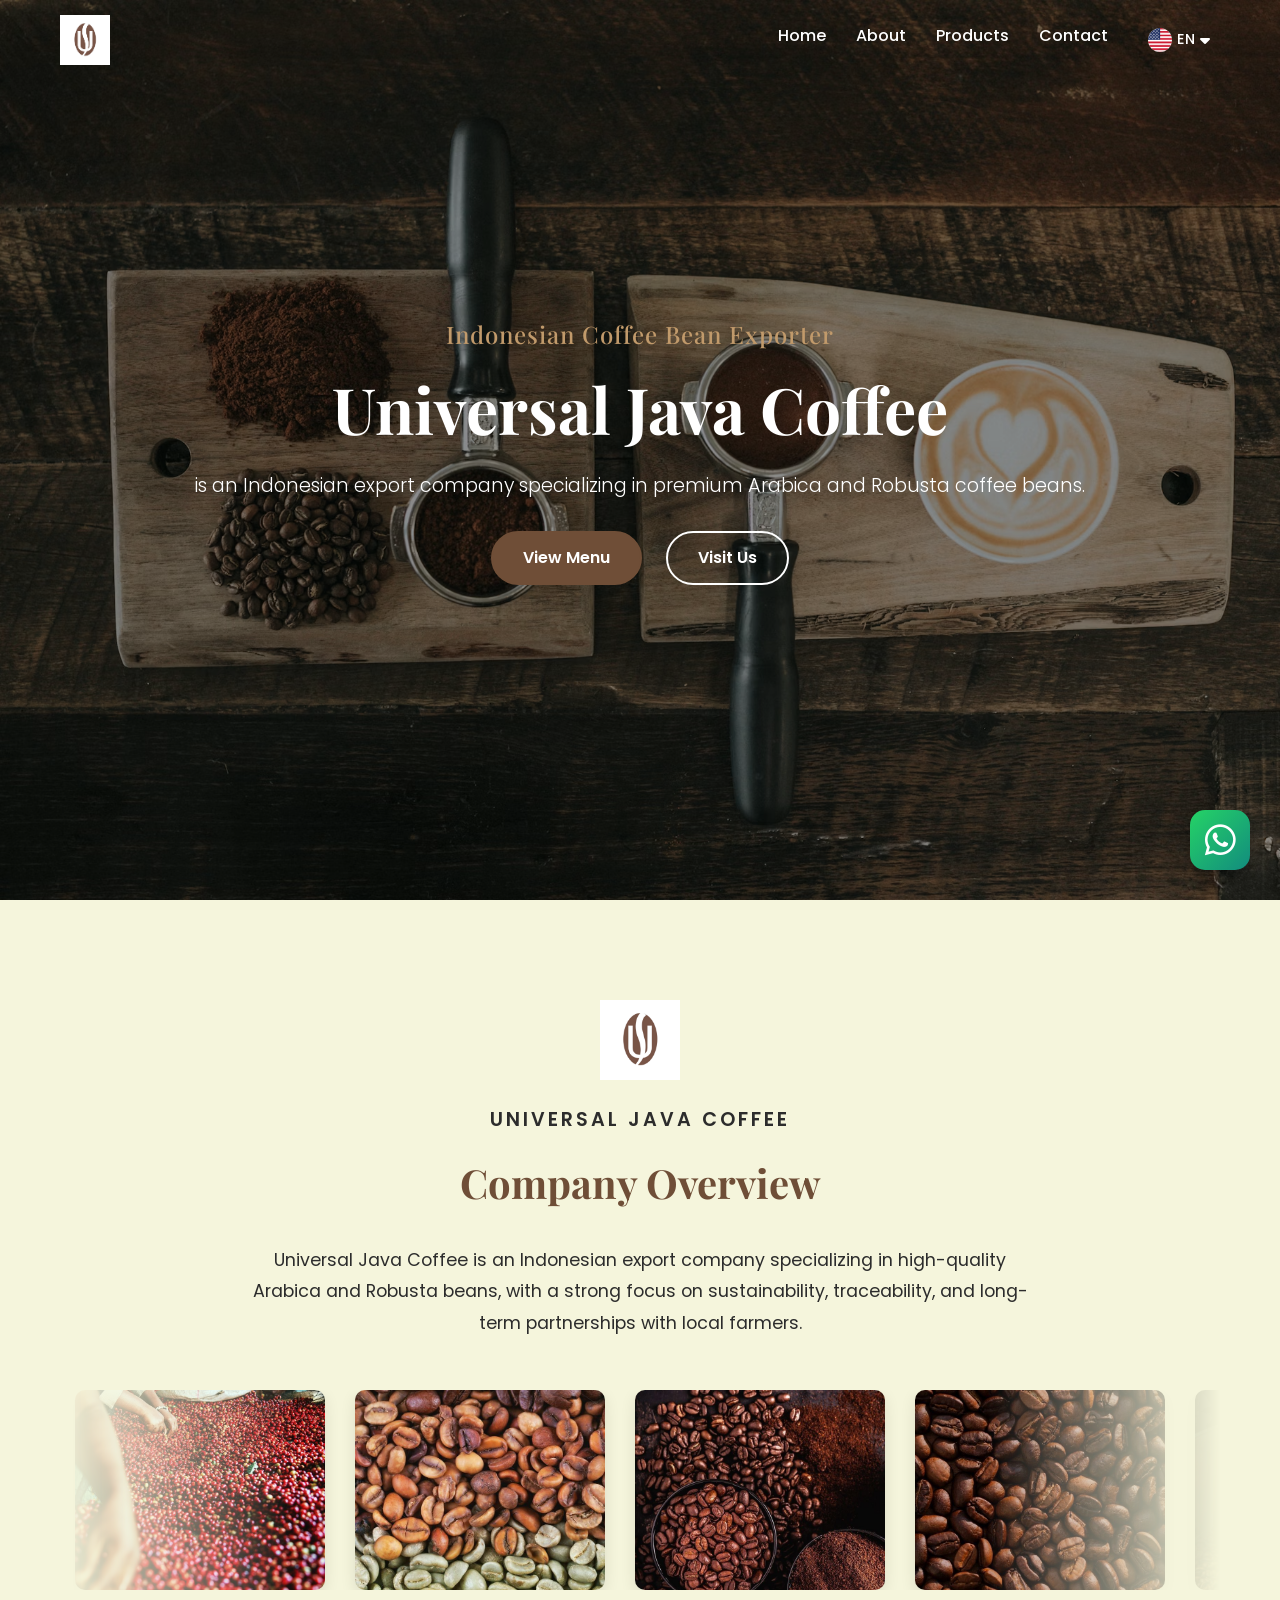
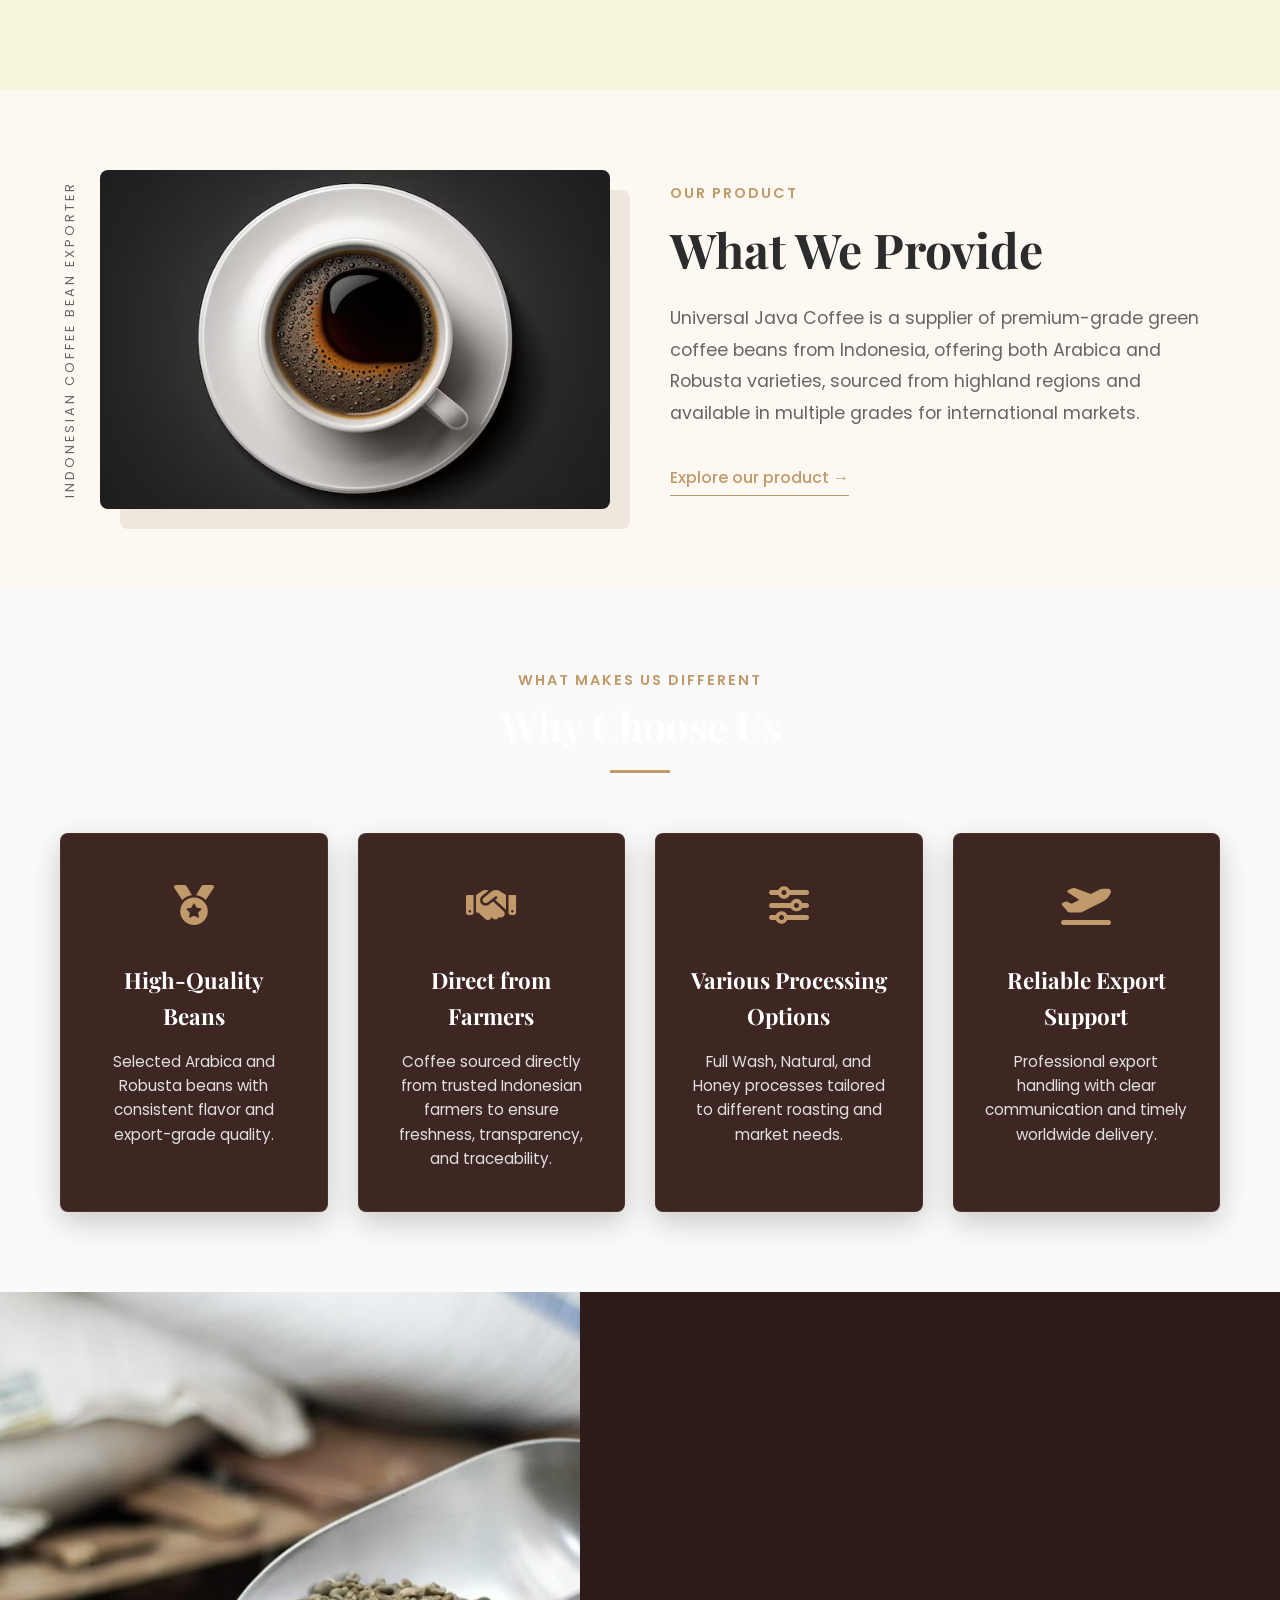
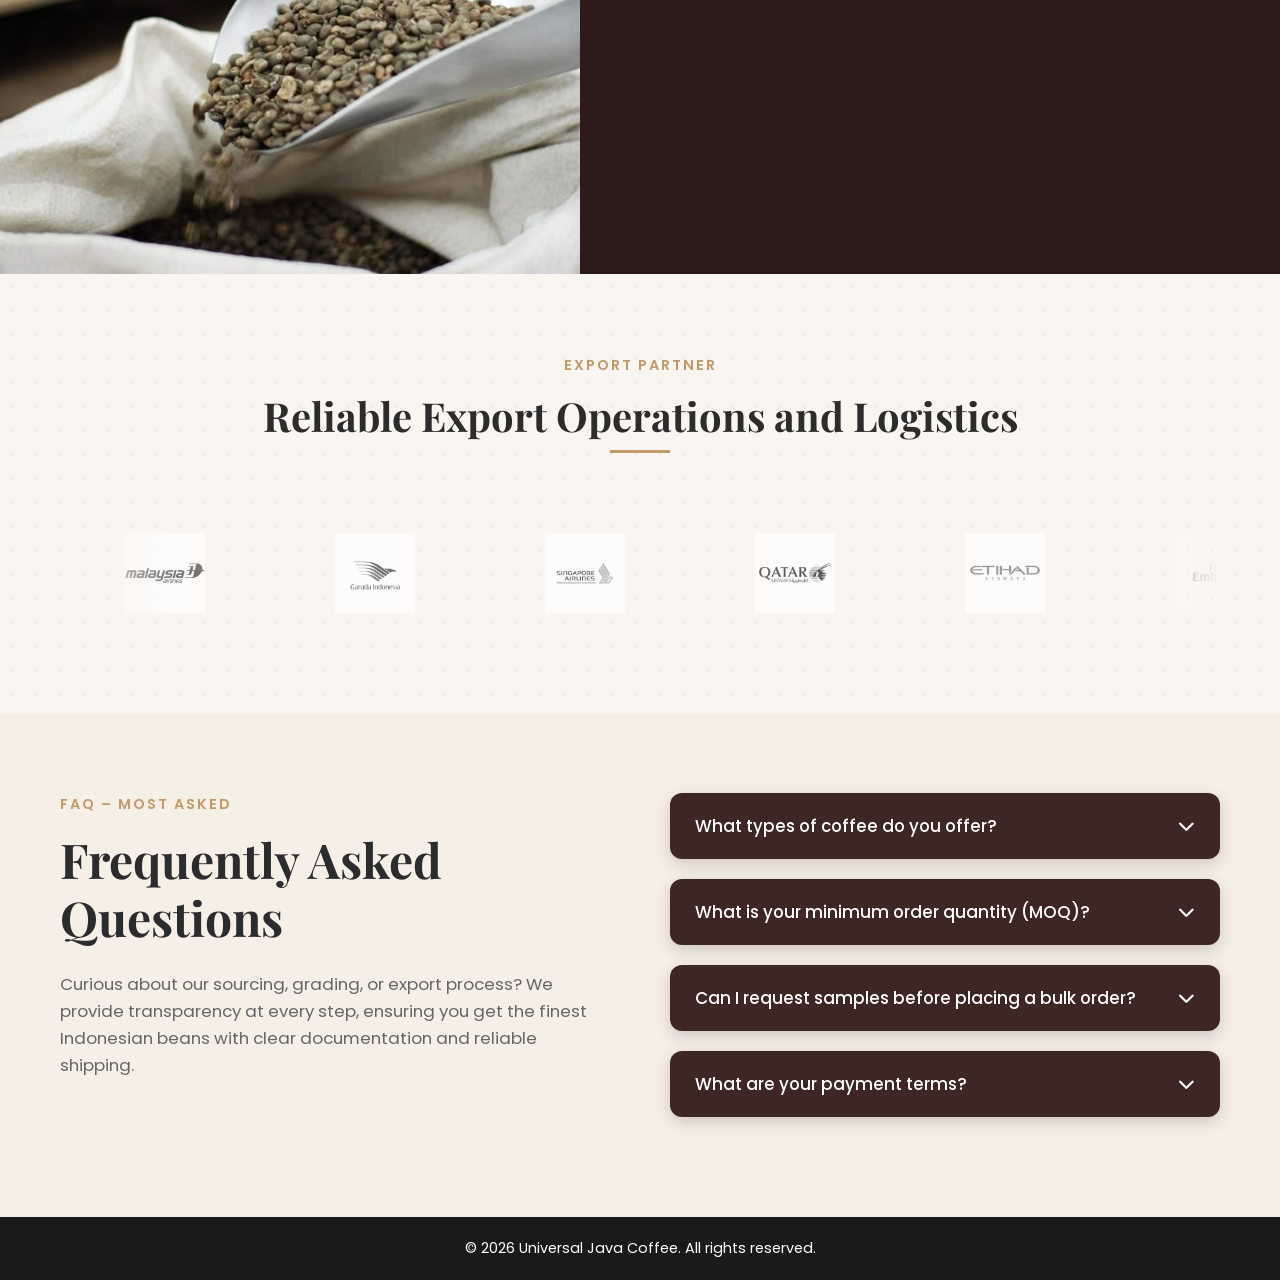
==== index.html @ 9bc9219e "Add files via upload" ====
<!DOCTYPE html>
<html lang="en">
<head>
    <meta charset="UTF-8">
    <meta name="viewport" content="width=device-width, initial-scale=1.0">
    <title>Universal Java Coffee | Premium Indonesian Coffee Exporter</title>
    <meta name="description" content="Universal Java Coffee is a trusted Indonesian exporter of premium Arabica and Robusta coffee beans. Sustainable sourcing directly from farmers to the world.">
    <meta name="keywords" content="Indonesian coffee, coffee exporter, green coffee beans, Arabica, Robusta, Gayo coffee, Toraja coffee, wholesale coffee">
    <meta name="author" content="Universal Java Coffee">
    <meta name="robots" content="index, follow">
    
    <!-- Open Graph / Facebook -->
    <meta property="og:type" content="website">
    <meta property="og:url" content="https://www.universaljavacoffee.com/">
    <meta property="og:title" content="Universal Java Coffee | Premium Indonesian Coffee Exporter">
    <meta property="og:description" content="Specializing in premium Arabica and Robusta coffee beans. Sourced from the Indonesian archipelago.">
    <meta property="og:image" content="img/overview 7.jpeg">

    <!-- Twitter -->
    <meta property="twitter:card" content="summary_large_image">
    <meta property="twitter:url" content="https://www.universaljavacoffee.com/">
    <meta property="twitter:title" content="Universal Java Coffee | Premium Indonesian Coffee Exporter">
    <meta property="twitter:description" content="Specializing in premium Arabica and Robusta coffee beans. Sourced from the Indonesian archipelago.">
    <meta property="twitter:image" content="img/overview 7.jpeg">

    <link rel="canonical" href="https://www.universaljavacoffee.com/">
    <link rel="icon" href="img/logo.png">
    
    <!-- Google Fonts -->
    <link rel="preconnect" href="https://fonts.googleapis.com">
    <link rel="preconnect" href="https://fonts.gstatic.com" crossorigin>
    <link href="https://fonts.googleapis.com/css2?family=Playfair+Display:wght@400;700&family=Poppins:wght@300;400;500;600&display=swap" rel="stylesheet">
    
    <!-- Font Awesome -->
    <link rel="stylesheet" href="https://cdnjs.cloudflare.com/ajax/libs/font-awesome/6.4.0/css/all.min.css">
    
    <!-- Custom CSS -->
    <link rel="stylesheet" href="style.css">

    <!-- Structured Data (JSON-LD) -->
    <script type="application/ld+json">
    {
      "@context": "https://schema.org",
      "@type": "Organization",
      "name": "Universal Java Coffee",
      "url": "https://www.universaljavacoffee.com",
      "logo": "https://www.universaljavacoffee.com/img/logo.png",
      "description": "Indonesian export company specializing in premium Arabica and Robusta coffee beans.",
      "contactPoint": {
        "@type": "ContactPoint",
        "telephone": "+62-895-6134-54351",
        "contactType": "sales"
      }
    }
    </script>
</head>
<body>

    <!-- Navigation -->
    <nav class="navbar">
        <div class="container nav-container">
            <a href="index.html" class="logo"><img src="img/logo.png" alt="Universal Java Coffee"></a>
            <div class="menu-toggle" id="mobile-menu">
                <span class="bar"></span>
                <span class="bar"></span>
                <span class="bar"></span>
            </div>
            <ul class="nav-menu">
                <li><a href="index.html" class="nav-link" data-i18n="nav_home">Home</a></li>
                <li><a href="about.html" class="nav-link" data-i18n="nav_about">About</a></li>
                <li><a href="products.html" class="nav-link" data-i18n="nav_products">Products</a></li>
                <li><a href="contact.html" class="nav-link" data-i18n="nav_contact">Contact</a></li>
                <li class="lang-dropdown-container">
                    <div class="current-lang-display">
                        <img src="img/usa.png" id="current-lang-flag" alt="Language">
                        <span id="current-lang-text">EN</span>
                        <i class="fa-solid fa-caret-down"></i>
                    </div>
                    <div class="lang-dropdown">
                        <div class="lang-option" onclick="changeLanguage('en')"><img src="img/usa.png"> EN</div>
                        <div class="lang-option" onclick="changeLanguage('id')"><img src="img/indonesia.png"> ID</div>
                        <div class="lang-option" onclick="changeLanguage('zh')"><img src="img/china.png"> CN</div>
                        <div class="lang-option" onclick="changeLanguage('ar')"><img src="img/arab.png"> AR</div>
                    </div>
                </li>
            </ul>
        </div>
    </nav>

    <!-- Hero Section -->
    <section id="home" class="hero">
        <div class="hero-slider">
            <!-- Slides will be handled by JS, but here are the images -->
            <div class="slide active" style="background-image: url('img/background1.avif');"></div>
            <div class="slide" style="background-image: url('img/background2.avif');"></div>
            <div class="slide" style="background-image: url('img/background3.avif');"></div>
        </div>
        <div class="hero-overlay"></div>
        <div class="hero-content container">
            <h3 class="animate-text" data-i18n="hero_pretitle">Indonesian Coffee Bean Exporter</h3>
            <h1 class="animate-text delay-1" data-i18n="hero_title">Universal Java Coffee</h1>
            <p class="animate-text delay-2" data-i18n="hero_subtitle">is an Indonesian export company specializing in premium Arabica and Robusta coffee beans.</p>
            <div class="cta-group animate-text delay-4">
                <a href="products.html" class="btn btn-primary" data-i18n="btn_menu">View Menu</a>
                <a href="contact.html" class="btn btn-outline" data-i18n="btn_visit">Visit Us</a>
            </div>
        </div>
    </section>

    <!-- Company Overview Section -->
    <section id="company-overview">
        <div class="container">
            <div class="overview-content">
                <img src="img/logo.png" alt="Universal Java Coffee" class="overview-logo">
                <h2 class="overview-brand">Universal Java Coffee</h2>
                <h3 class="overview-title" data-i18n="hero_overview_title">Company Overview</h3>
                <p class="company-description" data-i18n="hero_desc">
                    Universal Java Coffee is an Indonesian export company specializing in high-quality Arabica and Robusta beans, with a strong focus on sustainability, traceability, and long-term partnerships with local farmers.
                </p>
            </div>
            
            <div class="photo-slider">
                <div class="slider-track">
                    <div class="slide-img"><img src="img/overview 1.jpeg"></div>
                    <div class="slide-img"><img src="img/overview 2.jpeg"></div>
                    <div class="slide-img"><img src="img/overview 3.jpeg"></div>
                    <div class="slide-img"><img src="img/overview 4.jpeg"></div>
                    <div class="slide-img"><img src="img/overview 5.jpeg"></div>
                    <div class="slide-img"><img src="img/overview 6.jpeg"></div>
                    <div class="slide-img"><img src="img/overview 7.jpeg"></div>
                    <!-- Duplicates for infinite scroll -->
                    <div class="slide-img"><img src="img/overview 1.jpeg"></div>
                    <div class="slide-img"><img src="img/overview 2.jpeg"></div>
                    <div class="slide-img"><img src="img/overview 3.jpeg"></div>
                    <div class="slide-img"><img src="img/overview 4.jpeg"></div>
                    <div class="slide-img"><img src="img/overview 5.jpeg"></div>
                    <div class="slide-img"><img src="img/overview 6.jpeg"></div>
                    <div class="slide-img"><img src="img/overview 7.jpeg"></div>
                </div>
            </div>
        </div>
    </section>

    <!-- Our Product Section -->
    <section id="our-product" class="section-padding">
        <div class="container product-overview-container">
            <div class="product-visual scroll-reveal">
                <div class="vertical-text" data-i18n="provide_vertical">INDONESIAN COFFEE BEAN EXPORTER</div>
                <div class="image-wrapper">
                    <img src="img/blend coffee.avif" alt="Premium Coffee Beans and Cup">
                </div>
            </div>
            <div class="product-content scroll-reveal">
                <h4 class="section-subtitle" data-i18n="prod_subtitle">OUR PRODUCT</h4>
                <h2 class="section-title" data-i18n="provide_title">What We Provide</h2>
                <p class="product-desc" data-i18n="provide_desc">Universal Java Coffee is a supplier of premium-grade green coffee beans from Indonesia, offering both Arabica and Robusta varieties, sourced from highland regions and available in multiple grades for international markets.</p>
                <a href="products.html" class="btn-explore" data-i18n="btn_explore">Explore our product &rarr;</a>
            </div>
        </div>
    </section>

    <!-- Why Choose Us Section -->
    <section id="why-choose-us" class="section-padding">
        <div class="container">
            <div class="section-header center-header scroll-reveal">
                <h4 class="section-subtitle" data-i18n="diff_subtitle">WHAT MAKES US DIFFERENT</h4>
                <h2 class="section-title" data-i18n="diff_title">Why Choose Us</h2>
                <div class="line"></div>
            </div>
            <div class="features-grid">
                <div class="feature-card scroll-reveal">
                    <div class="feature-icon"><i class="fa-solid fa-medal"></i></div>
                    <h3 data-i18n="diff_1_title">High-Quality Beans</h3>
                    <p data-i18n="diff_1_desc">Selected Arabica and Robusta beans with consistent flavor and export-grade quality.</p>
                </div>
                <div class="feature-card scroll-reveal">
                    <div class="feature-icon"><i class="fa-solid fa-handshake"></i></div>
                    <h3 data-i18n="diff_2_title">Direct from Farmers</h3>
                    <p data-i18n="diff_2_desc">Coffee sourced directly from trusted Indonesian farmers to ensure freshness, transparency, and traceability.</p>
                </div>
                <div class="feature-card scroll-reveal">
                    <div class="feature-icon"><i class="fa-solid fa-sliders"></i></div>
                    <h3 data-i18n="diff_3_title">Various Processing Options</h3>
                    <p data-i18n="diff_3_desc">Full Wash, Natural, and Honey processes tailored to different roasting and market needs.</p>
                </div>
                <div class="feature-card scroll-reveal">
                    <div class="feature-icon"><i class="fa-solid fa-plane-departure"></i></div>
                    <h3 data-i18n="diff_4_title">Reliable Export Support</h3>
                    <p data-i18n="diff_4_desc">Professional export handling with clear communication and timely worldwide delivery.</p>
                </div>
            </div>
        </div>
    </section>

    <!-- Export Worldwide Section -->
    <section id="export-worldwide">
        <div class="export-visual">
            <div class="export-slider">
                <div class="export-slide active" style="background-image: url('img/overview 7.jpeg');"></div>
                <div class="export-slide" style="background-image: url('img/overview 3.jpeg');"></div>
                <div class="export-slide" style="background-image: url('img/overview 5.jpeg');"></div>
            </div>
        </div>
        <div class="export-content">
            <div class="content-wrapper scroll-reveal">
                <div class="label-group">
                    <i class="fa-solid fa-globe"></i>
                    <span class="section-label" data-i18n="export_label">EXPORT WORLDWIDE</span>
                </div>
                <h2 class="section-title" data-i18n="export_title">Exporting the Essence of Indonesian Coffee Worldwide</h2>
                <div class="line align-left"></div>
                <p class="section-desc" data-i18n="export_desc">Universal Java Coffee is a trusted Indonesian coffee exporter with strong logistics expertise, consistent quality, and long-term international trade partnerships.</p>
                <a href="contact.html" class="btn-explore light-btn" data-i18n="btn_contact">Contact us &rarr;</a>
            </div>
        </div>
    </section>

    <!-- Export Partners Section -->
    <section id="export-partners" class="section-padding">
        <div class="container">
            <div class="section-header center-header scroll-reveal">
                <h4 class="section-subtitle" data-i18n="partner_subtitle">EXPORT PARTNER</h4>
                <h2 class="section-title" data-i18n="partner_title">Reliable Export Operations and Logistics</h2>
                <div class="line"></div>
            </div>
            
            <div class="partner-slider-container scroll-reveal">
                <div class="partner-track">
                    <!-- Original Set -->
                    <div class="partner-logo"><img src="img/export1.png" alt="Malaysia Airlines"></div>
                    <div class="partner-logo"><img src="img/export2.png" alt="Garuda Indonesia"></div>
                    <div class="partner-logo"><img src="img/export3.png" alt="Singapore Airlines"></div>
                    <div class="partner-logo"><img src="img/export4.png" alt="Qatar Airways"></div>
                    <div class="partner-logo"><img src="img/export5.png" alt="Etihad Airways"></div>
                    <div class="partner-logo"><img src="img/export6.png" alt="Emirates"></div>
                    <div class="partner-logo"><img src="img/export7.png" alt="Turkish Airlines"></div>
                    <div class="partner-logo"><img src="img/export8.png" alt="COSCO Shipping"></div>
                    <div class="partner-logo"><img src="img/export9.png" alt="Evergreen"></div>
                    <div class="partner-logo"><img src="img/export10.png" alt="TEMAS Line"></div>
                    <div class="partner-logo"><img src="img/export11.png" alt="Maersk"></div>
                    <div class="partner-logo"><img src="img/export12.png" alt="MSC"></div>
                    <div class="partner-logo"><img src="img/export13.png" alt="Hapag-Lloyd"></div>
                    <div class="partner-logo"><img src="img/export14.png" alt="DHL"></div>
                    <div class="partner-logo"><img src="img/export15.png" alt="Komite Akreditasi Nasional"></div>
                    <div class="partner-logo"><img src="img/export16.png" alt="Sucofindo"></div>
                    <div class="partner-logo"><img src="img/export17.png" alt="Beckjorindo Paryaweksana"></div>
                    
                    <!-- Duplicate Set for Infinite Loop -->
                    <div class="partner-logo"><img src="img/export1.png" alt="Malaysia Airlines"></div>
                    <div class="partner-logo"><img src="img/export2.png" alt="Garuda Indonesia"></div>
                    <div class="partner-logo"><img src="img/export3.png" alt="Singapore Airlines"></div>
                    <div class="partner-logo"><img src="img/export4.png" alt="Qatar Airways"></div>
                    <div class="partner-logo"><img src="img/export5.png" alt="Etihad Airways"></div>
                    <div class="partner-logo"><img src="img/export6.png" alt="Emirates"></div>
                    <div class="partner-logo"><img src="img/export7.png" alt="Turkish Airlines"></div>
                    <div class="partner-logo"><img src="img/export8.png" alt="COSCO Shipping"></div>
                    <div class="partner-logo"><img src="img/export9.png" alt="Evergreen"></div>
                    <div class="partner-logo"><img src="img/export10.png" alt="TEMAS Line"></div>
                    <div class="partner-logo"><img src="img/export11.png" alt="Maersk"></div>
                    <div class="partner-logo"><img src="img/export12.png" alt="MSC"></div>
                    <div class="partner-logo"><img src="img/export13.png" alt="Hapag-Lloyd"></div>
                    <div class="partner-logo"><img src="img/export14.png" alt="DHL"></div>
                    <div class="partner-logo"><img src="img/export15.png" alt="Komite Akreditasi Nasional"></div>
                    <div class="partner-logo"><img src="img/export16.png" alt="Sucofindo"></div>
                    <div class="partner-logo"><img src="img/export17.png" alt="Beckjorindo Paryaweksana"></div>
                </div>
            </div>
        </div>
    </section>

    <!-- FAQ Section -->
    <section id="faq" class="section-padding bg-warm">
        <div class="container faq-container">
            <div class="faq-content scroll-reveal">
                <h4 class="section-subtitle" data-i18n="faq_subtitle">FAQ – MOST ASKED</h4>
                <h2 class="section-title" data-i18n="faq_title">Frequently Asked Questions</h2>
                <p class="faq-desc" data-i18n="faq_desc">
                    Curious about our sourcing, grading, or export process? We provide transparency at every step, ensuring you get the finest Indonesian beans with clear documentation and reliable shipping.
                </p>
            </div>
            
            <div class="faq-accordion scroll-reveal">
                <div class="faq-item">
                    <button class="faq-question">
                        <span data-i18n="faq_q1">What types of coffee do you offer?</span>
                        <i class="fa-solid fa-chevron-down"></i>
                    </button>
                    <div class="faq-answer">
                        <p data-i18n="faq_a1">We specialize in premium Indonesian Arabica (Gayo, Toraja, Kintamani) and Robusta beans. We supply them as Green Beans, Roasted Beans, or Ground Coffee, available in various grades including Specialty, Grade 1, and Commercial.</p>
                    </div>
                </div>
                <div class="faq-item">
                    <button class="faq-question">
                        <span data-i18n="faq_q2">What is your minimum order quantity (MOQ)?</span>
                        <i class="fa-solid fa-chevron-down"></i>
                    </button>
                    <div class="faq-answer">
                        <p data-i18n="faq_a2">For Green Coffee Beans, our standard MOQ is 1,000 kg (1 Metric Ton). For Roasted or Ground Coffee, we are flexible and can discuss smaller quantities for trial orders or specific market testing.</p>
                    </div>
                </div>
                <div class="faq-item">
                    <button class="faq-question">
                        <span data-i18n="faq_q3">Can I request samples before placing a bulk order?</span>
                        <i class="fa-solid fa-chevron-down"></i>
                    </button>
                    <div class="faq-answer">
                        <p data-i18n="faq_a3">Yes, absolutely. We strongly encourage cupping our beans. We provide samples (typically 200g-500g) for quality verification. While the samples are often free, shipping costs are usually covered by the client.</p>
                    </div>
                </div>
                <div class="faq-item">
                    <button class="faq-question">
                        <span data-i18n="faq_q4">What are your payment terms?</span>
                        <i class="fa-solid fa-chevron-down"></i>
                    </button>
                    <div class="faq-answer">
                        <p data-i18n="faq_a4">Our standard terms are T/T (Telegraphic Transfer) with a 50% down payment to start processing and the balance upon Bill of Lading issuance. For large volume contracts, we also accept Irrevocable L/C (Letter of Credit) at sight.</p>
                    </div>
                </div>
            </div>
        </div>
    </section>

    <!-- Footer -->
    <footer>
        <div class="container">
            <p data-i18n="footer_text">&copy; 2026 Universal Java Coffee. All rights reserved.</p>
        </div>
    </footer>

    <!-- Floating WhatsApp Button -->
    <a href="https://wa.me/+62895613454351" class="whatsapp-float" target="_blank">
        <i class="fa-brands fa-whatsapp"></i>
    </a>

    <script src="script.js"></script>

</body>
</html>
---- style.css ----
/* --- Variables & Reset --- */
:root {
    --primary-color: #6F4E37; /* Coffee Brown */
    --secondary-color: #C19A6B; /* Light Brown */
    --cream: #F5F5DC;
    --bg-light: #FAFAFA;
    --text-dark: #2C2C2C;
    --text-light: #666666;
    --white: #FFFFFF;
    --font-heading: 'Playfair Display', serif;
    --font-body: 'Poppins', sans-serif;
    --transition: all 0.3s ease;
}

* {
    margin: 0;
    padding: 0;
    box-sizing: border-box;
}

html {
    scroll-behavior: smooth;
}

body {
    font-family: var(--font-body);
    color: var(--text-dark);
    line-height: 1.6;
    background-color: var(--bg-light);
    overflow-x: hidden;
}

h1, h2, h3, h4 {
    font-family: var(--font-heading);
    color: var(--text-dark);
}

a {
    text-decoration: none;
    color: inherit;
}

ul {
    list-style: none;
}

img {
    max-width: 100%;
    display: block;
}

.container {
    max-width: 1200px;
    margin: 0 auto;
    padding: 0 20px;
}

.section-padding {
    padding: 80px 0;
}

.bg-cream {
    background-color: var(--cream);
}

/* --- Navigation --- */
.navbar {
    position: fixed;
    top: 0;
    width: 100%;
    background: transparent;
    z-index: 1000;
    padding: 15px 0;
    transition: var(--transition);
    color: var(--white);
}

.solid-nav {
    background: rgba(255, 255, 255, 0.95);
    box-shadow: 0 2px 10px rgba(236, 236, 236, 0.1);
    color: var(--text-dark);
}

.nav-container {
    display: flex;
    justify-content: space-between;
    align-items: center;
}

.logo {
    display: flex;
    align-items: center;
}

.logo img {
    height: 50px;
    width: auto;
}

.nav-menu {
    display: flex;
    gap: 30px;
}

.nav-link {
    font-weight: 500;
    font-size: 1rem;
    transition: var(--transition);
}

.nav-link:hover {
    color: var(--primary-color);
}

.menu-toggle {
    display: none;
    cursor: pointer;
}

.bar {
    display: block;
    width: 25px;
    height: 3px;
    margin: 5px auto;
    background-color: currentColor;
    transition: var(--transition);
}

/* --- Language Selector --- */
.lang-dropdown-container {
    position: relative;
    cursor: pointer;
    display: flex;
    align-items: center;
}

.current-lang-display {
    display: flex;
    align-items: center;
    gap: 5px;
    padding: 5px 10px;
    border-radius: 20px;
    transition: var(--transition);
}

.current-lang-display:hover {
    background-color: rgba(255, 255, 255, 0.1);
}

.solid-nav .current-lang-display:hover {
    background-color: rgba(0, 0, 0, 0.05);
}

.current-lang-display img {
    width: 24px;
    height: 24px;
    border-radius: 50%;
    object-fit: cover;
}

#current-lang-text {
    font-weight: 500;
    font-size: 0.9rem;
}

.lang-dropdown {
    position: absolute;
    top: 100%;
    right: 0;
    background-color: var(--white);
    border-radius: 8px;
    box-shadow: 0 5px 15px rgba(0,0,0,0.1);
    padding: 10px 0;
    min-width: 120px;
    opacity: 0;
    visibility: hidden;
    transform: translateY(10px);
    transition: var(--transition);
    z-index: 1100;
}

.lang-dropdown-container:hover .lang-dropdown {
    opacity: 1;
    visibility: visible;
    transform: translateY(0);
}

.lang-option {
    display: flex;
    align-items: center;
    gap: 10px;
    padding: 8px 15px;
    color: var(--text-dark);
    transition: var(--transition);
    font-size: 0.9rem;
}

.lang-option:hover {
    background-color: var(--bg-light);
    color: var(--primary-color);
}

.lang-option img {
    width: 20px;
    height: 20px;
    border-radius: 50%;
    object-fit: cover;
}

/* --- Hero Section --- */
.hero {
    position: relative;
    height: 100vh;
    display: flex;
    align-items: center;
    justify-content: center;
    text-align: center;
    color: var(--white);
    overflow: hidden;
}

.hero-slider {
    position: absolute;
    top: 0;
    left: 0;
    width: 100%;
    height: 100%;
    z-index: -2;
}

.slide {
    position: absolute;
    top: 0;
    left: 0;
    width: 100%;
    height: 100%;
    background-size: cover;
    background-position: center;
    opacity: 0;
    transition: opacity 1s ease-in-out;
}

.slide.active {
    opacity: 1;
}

.hero-overlay {
    position: absolute;
    top: 0;
    left: 0;
    width: 100%;
    height: 100%;
    background: rgba(0, 0, 0, 0.4);
    z-index: -1;
}

.hero-content h3 {
    font-size: 1.5rem;
    font-weight: 500;
    color: var(--secondary-color);
    margin-bottom: 5px;
    letter-spacing: 1px;
}

.hero-content h1 {
    font-size: 4rem;
    color: var(--white);
    margin-bottom: 10px;
}

.hero-content p {
    font-size: 1.2rem;
    margin-bottom: 30px;
    font-weight: 300;
}

/* Buttons */
.btn {
    display: inline-block;
    padding: 12px 30px;
    border-radius: 30px;
    font-weight: 600;
    transition: var(--transition);
    margin: 0 10px;
}

.btn-primary {
    background-color: var(--primary-color);
    color: var(--white);
    border: 2px solid var(--primary-color);
}

.btn-primary:hover {
    background-color: transparent;
    color: var(--white);
}

.btn-outline {
    background-color: transparent;
    color: var(--white);
    border: 2px solid var(--white);
}

.btn-outline:hover {
    background-color: var(--white);
    color: var(--primary-color);
}

/* --- About Section --- */
.section-header {
    text-align: center;
    margin-bottom: 60px;
}

.section-header h2 {
    font-size: 2.5rem;
    margin-bottom: 10px;
}

.line {
    width: 60px;
    height: 3px;
    background-color: var(--secondary-color);
    margin: 0 auto;
}

.about-grid {
    display: grid;
    grid-template-columns: 1fr 1fr;
    gap: 50px;
    align-items: center;
}

.philosophy {
    margin-top: 30px;
    background: var(--white);
    padding: 20px;
    border-left: 4px solid var(--primary-color);
    box-shadow: 0 5px 15px rgba(0,0,0,0.05);
}

.philosophy ul li {
    margin-bottom: 10px;
}

.philosophy i {
    color: var(--primary-color);
    margin-right: 10px;
}

/* Founder Card */
.founder-card {
    background: var(--white);
    padding: 20px;
    text-align: center;
    box-shadow: 0 10px 30px rgba(0,0,0,0.1);
    border-radius: 8px;
    transition: var(--transition);
}

.founder-img-wrapper {
    overflow: hidden;
    border-radius: 50%;
    width: 200px;
    height: 200px;
    margin: 0 auto 20px;
}

.founder-img {
    width: 100%;
    height: 100%;
    object-fit: cover;
    filter: grayscale(100%);
    transition: transform 0.5s ease, filter 0.5s ease;
}

.founder-card:hover .founder-img {
    filter: grayscale(0%);
    transform: scale(1.1);
}

.founder-info h4 {
    font-size: 1.5rem;
    margin-bottom: 5px;
}

.role {
    color: var(--secondary-color);
    font-weight: 600;
    font-size: 0.9rem;
    margin-bottom: 15px;
}

.bio {
    font-size: 0.95rem;
    font-style: italic;
    color: var(--text-light);
}

/* --- Products Section --- */
.products-grid {
    display: grid;
    grid-template-columns: repeat(auto-fit, minmax(250px, 1fr));
    gap: 30px;
}

.product-card {
    background: var(--white);
    border-radius: 10px;
    overflow: hidden;
    box-shadow: 0 5px 15px rgba(0,0,0,0.05);
    transition: var(--transition);
    cursor: pointer;
}

.product-card:hover {
    transform: translateY(-10px);
    box-shadow: 0 15px 30px rgba(0,0,0,0.15);
}

.card-img {
    height: 250px;
    overflow: hidden;
}

.card-img img {
    width: 100%;
    height: 100%;
    object-fit: cover;
    transition: transform 0.5s ease;
}

.product-card:hover .card-img img {
    transform: scale(1.1);
}

.card-body {
    padding: 20px;
    text-align: center;
}

.card-body h3 {
    margin-bottom: 10px;
    font-size: 1.2rem;
}

.btn-link {
    background: none;
    border: none;
    color: var(--primary-color);
    font-weight: 600;
    cursor: pointer;
    border-bottom: 1px solid transparent;
    transition: var(--transition);
}

.btn-link:hover {
    border-bottom: 1px solid var(--primary-color);
}

/* --- Contact Section --- */
.contact-wrapper {
    display: flex;
    flex-wrap: wrap;
    gap: 40px;
}

.contact-info {
    flex: 1;
    min-width: 300px;
}

.info-item {
    display: flex;
    align-items: flex-start;
    margin-bottom: 30px;
}

.info-item i {
    font-size: 1.5rem;
    color: var(--primary-color);
    margin-right: 20px;
    margin-top: 5px;
}

.social-link {
    color: var(--text-light);
    transition: var(--transition);
}

.social-link:hover {
    color: var(--primary-color);
}

.map-container {
    flex: 1;
    min-width: 300px;
    border-radius: 10px;
    overflow: hidden;
    box-shadow: 0 5px 15px rgba(0,0,0,0.1);
}

/* --- Mission Section --- */
.mission-section {
    background-color: #F9F5F0;
    position: relative;
    overflow: hidden;
}

.mission-section::before {
    content: '';
    position: absolute;
    top: 0;
    left: 0;
    width: 100%;
    height: 100%;
    background-image: radial-gradient(#6F4E37 1px, transparent 1px);
    background-size: 20px 20px;
    opacity: 0.05;
    pointer-events: none;
}

.mission-grid {
    display: grid;
    grid-template-columns: repeat(auto-fit, minmax(250px, 1fr));
    gap: 30px;
}

.mission-card {
    background: var(--white);
    padding: 30px;
    border-radius: 12px;
    text-align: center;
    box-shadow: 0 5px 20px rgba(0,0,0,0.05);
    transition: var(--transition);
    border: 1px solid rgba(111, 78, 55, 0.1);
}

.mission-card:hover {
    transform: translateY(-10px);
    box-shadow: 0 15px 30px rgba(0,0,0,0.1);
    border-color: var(--primary-color);
}

.mission-icon {
    width: 70px;
    height: 70px;
    background-color: #F9F5F0;
    border-radius: 50%;
    display: flex;
    align-items: center;
    justify-content: center;
    margin: 0 auto 20px;
    color: var(--primary-color);
    font-size: 1.8rem;
    transition: var(--transition);
}

.mission-card:hover .mission-icon {
    background-color: var(--primary-color);
    color: var(--white);
}

.mission-card h4 {
    font-size: 1.2rem;
    margin-bottom: 15px;
    color: var(--text-dark);
}

.mission-card p {
    font-size: 0.9rem;
    color: var(--text-light);
    line-height: 1.6;
}

/* --- Vision Section --- */
.vision-section {
    background-image: url('img/background2.avif');
    background-attachment: fixed;
    background-size: cover;
    background-position: center;
    position: relative;
}

.vision-section::after {
    content: '';
    position: absolute;
    top: 0;
    left: 0;
    width: 100%;
    height: 100%;
    background-color: rgba(253, 245, 230, 0.92); /* Warm light overlay */
    z-index: 1;
}

.vision-section .container {
    position: relative;
    z-index: 2;
}

.vision-grid {
    display: grid;
    grid-template-columns: repeat(auto-fit, minmax(250px, 1fr));
    gap: 30px;
}

.vision-card {
    background: rgba(255, 255, 255, 0.8);
    padding: 40px 30px;
    border-radius: 8px;
    border-top: 3px solid var(--secondary-color);
    box-shadow: 0 10px 30px rgba(0,0,0,0.05);
    transition: var(--transition);
    position: relative;
    overflow: hidden;
    text-align: center;
}

.vision-card:hover {
    transform: translateY(-10px);
    background: var(--white);
    box-shadow: 0 15px 40px rgba(0,0,0,0.1);
}

.vision-number {
    position: absolute;
    top: -15px;
    right: -10px;
    font-size: 5rem;
    font-family: var(--font-heading);
    font-weight: 700;
    color: rgba(193, 154, 107, 0.1);
    z-index: 0;
}

/* --- Footer --- */
footer {
    background-color: #1a1a1a;
    color: var(--white);
    text-align: center;
    padding: 20px 0;
    font-size: 0.9rem;
}

/* --- Modal --- */
.modal {
    display: none;
    position: fixed;
    z-index: 2000;
    left: 0;
    top: 0;
    width: 100%;
    height: 100%;
    background-color: rgba(0,0,0,0.7);
    align-items: center;
    justify-content: center;
    opacity: 0;
    transition: opacity 0.3s ease;
}

.modal.show {
    display: flex;
    opacity: 1;
}

.modal-content {
    background-color: var(--white);
    width: 90%;
    max-width: 800px;
    border-radius: 10px;
    position: relative;
    display: flex;
    overflow: hidden;
    animation: slideUp 0.4s ease;
}

@keyframes slideUp {
    from { transform: translateY(50px); opacity: 0; }
    to { transform: translateY(0); opacity: 1; }
}

.close-modal {
    position: absolute;
    top: 15px;
    right: 20px;
    font-size: 2rem;
    cursor: pointer;
    color: var(--text-dark);
    z-index: 10;
}

.modal-body {
    display: flex;
    width: 100%;
}

.modal-img {
    flex: 1;
}

.modal-img img {
    width: 100%;
    height: 100%;
    object-fit: cover;
}

.modal-details {
    flex: 1;
    padding: 40px;
    display: flex;
    flex-direction: column;
    justify-content: center;
}

.modal-details h3 {
    font-size: 2rem;
    margin-bottom: 15px;
    color: var(--primary-color);
}

.specs {
    margin-top: 20px;
    padding-top: 20px;
    border-top: 1px solid #eee;
}

.specs p {
    margin-bottom: 8px;
}

/* --- Animations --- */
.animate-text {
    opacity: 0;
    transform: translateY(20px);
    animation: fadeInUp 1s forwards;
}

.delay-1 { animation-delay: 0.3s; }
.delay-2 { animation-delay: 0.6s; }
.delay-3 { animation-delay: 0.9s; }
.delay-4 { animation-delay: 1.2s; }

@keyframes fadeInUp {
    to { opacity: 1; transform: translateY(0); }
}

.scroll-reveal {
    opacity: 0;
    transform: translateY(30px);
    transition: all 0.8s ease;
}

.scroll-reveal.active {
    opacity: 1;
    transform: translateY(0);
}

/* --- Responsive --- */
@media (max-width: 768px) {
    .menu-toggle { display: block; }
    
    .nav-extras {
        position: static;
        transform: none;
    }
    
    .nav-menu {
        position: fixed;
        left: -100%;
        top: 60px;
        flex-direction: column;
        background-color: var(--white);
        width: 100%;
        text-align: center;
        padding: 20px 0;
        transition: 0.3s;
        box-shadow: 0 5px 5px rgba(0,0,0,0.1);
        color: var(--text-dark);
    }
    
    .nav-menu .nav-link {
        color: var(--text-dark);
    }

    .nav-menu.active { left: 0; }

    .hero-content h1 { font-size: 2.5rem; }
    
    .about-grid { grid-template-columns: 1fr; }
    
    .modal-content { flex-direction: column; max-height: 90vh; overflow-y: auto; }
    .modal-img { height: 250px; }
    .modal-details { padding: 20px; }
}

/* --- Company Overview Section --- */
#company-overview {
    background-color: var(--cream);
    padding: 100px 0;
    overflow: hidden;
}

.overview-content {
    text-align: center;
    max-width: 800px;
    margin: 0 auto 50px;
}

.overview-logo {
    height: 80px;
    width: auto;
    margin: 0 auto 25px;
}

.overview-brand {
    font-family: var(--font-body);
    font-size: 1.2rem;
    letter-spacing: 3px;
    text-transform: uppercase;
    color: var(--text-dark);
    margin-bottom: 15px;
    font-weight: 600;
}

.overview-title {
    font-family: var(--font-heading);
    font-size: 2.5rem;
    color: var(--primary-color);
    margin-bottom: 30px;
}

.company-description {
    font-size: 1.1rem;
    color: var(--text-dark);
    line-height: 1.8;
}

.photo-slider {
    overflow: hidden;
    position: relative;
    width: 100%;
    margin-top: 40px;
    -webkit-mask-image: linear-gradient(to right, transparent, black 20%, black 80%, transparent);
    mask-image: linear-gradient(to right, transparent, black 20%, black 80%, transparent);
}

.slider-track {
    display: flex;
    width: calc(280px * 8); /* (250px width + 30px margin) * 8 */
    animation: slide 20s linear infinite;
}

.slide-img {
    width: 250px;
    height: 200px;
    margin: 0 15px;
    flex-shrink: 0;
}

.slide-img img {
    width: 100%;
    height: 100%;
    object-fit: cover;
    border-radius: 10px;
    box-shadow: 0 5px 15px rgba(0,0,0,0.1);
}

@keyframes slide {
    from {
        transform: translateX(0);
    }
    to {
        transform: translateX(calc(-280px * 4)); /* Move by the width of 4 images + margins */
    }
}

/* --- Our Product Section --- */
#our-product {
    background-color: #FDF8F2; /* Warm beige */
    position: relative;
    overflow: hidden;
}

.product-overview-container {
    display: flex;
    align-items: center;
    gap: 60px;
}

.product-visual {
    flex: 1;
    position: relative;
    display: flex;
    align-items: center;
}

.vertical-text {
    writing-mode: vertical-rl;
    transform: rotate(180deg);
    font-family: var(--font-body);
    font-size: 0.8rem;
    letter-spacing: 3px;
    text-transform: uppercase;
    color: var(--text-light);
    margin-right: 20px;
    white-space: nowrap;
}

.image-wrapper {
    position: relative;
    border-radius: 8px;
    overflow: hidden;
    box-shadow: 20px 20px 0px rgba(111, 78, 55, 0.1); /* Rich brown accent shadow */
}

.image-wrapper img {
    width: 100%;
    height: auto;
    display: block;
    transition: transform 0.5s ease;
}

.image-wrapper:hover img {
    transform: scale(1.05);
}

.product-content {
    flex: 1;
}

.section-subtitle {
    font-family: var(--font-body);
    font-size: 0.9rem;
    letter-spacing: 2px;
    text-transform: uppercase;
    color: var(--secondary-color);
    margin-bottom: 15px;
    font-weight: 600;
}

.section-title {
    font-family: var(--font-heading);
    font-size: 3rem;
    color: var(--text-dark);
    margin-bottom: 25px;
    line-height: 1.2;
}

.product-desc {
    font-size: 1.1rem;
    color: var(--text-light);
    margin-bottom: 35px;
    line-height: 1.8;
}

.btn-explore {
    display: inline-block;
    font-family: var(--font-body);
    font-weight: 500;
    color: #C19A6B; /* Soft tan */
    border-bottom: 1px solid #C19A6B;
    padding-bottom: 5px;
    transition: var(--transition);
    font-size: 1rem;
}

.btn-explore:hover {
    color: var(--primary-color);
    border-color: var(--primary-color);
    padding-right: 10px;
}

@media (max-width: 992px) {
    .product-overview-container {
        flex-direction: column;
        gap: 40px;
    }
    
    .vertical-text {
        display: none;
    }
    
    .image-wrapper {
        box-shadow: 10px 10px 0px rgba(111, 78, 55, 0.1);
    }
}

/* --- Why Choose Us Section --- */
#why-choose-us {
    background: linear-gradient(rgba(20, 10, 5, 0.9), rgba(20, 10, 5, 0.8)), url('img/background3.avif');
    background-size: cover;
    background-position: center;
    background-attachment: fixed;
    color: var(--white);
    position: relative;
}

#why-choose-us .section-subtitle {
    color: var(--secondary-color);
    margin-bottom: 10px;
}

#why-choose-us .section-title {
    color: var(--white);
    margin-bottom: 20px;
}

#why-choose-us .line {
    background-color: var(--secondary-color);
    margin: 0 auto 60px;
}

.features-grid {
    display: grid;
    grid-template-columns: repeat(auto-fit, minmax(250px, 1fr));
    gap: 30px;
}

.feature-card {
    background-color: #3E2723; /* Deep brown */
    padding: 40px 30px;
    border-radius: 8px;
    text-align: center;
    transition: var(--transition);
    border: 1px solid rgba(193, 154, 107, 0.1);
    box-shadow: 0 10px 30px rgba(0,0,0,0.2);
}

.feature-card:hover {
    transform: translateY(-10px);
    border-color: var(--secondary-color);
    box-shadow: 0 15px 40px rgba(0,0,0,0.4);
    background-color: #4E342E;
}

.feature-icon {
    font-size: 2.5rem;
    color: var(--secondary-color);
    margin-bottom: 25px;
}

.feature-card h3 {
    font-family: var(--font-heading);
    color: var(--white);
    font-size: 1.4rem;
    margin-bottom: 15px;
}

.feature-card p {
    color: #e0e0e0;
    font-size: 0.95rem;
    line-height: 1.6;
}

/* --- Export Worldwide Section --- */
#export-worldwide {
    display: flex;
    flex-wrap: wrap;
    background-color: #2C1B18; /* Deep rich brown */
    color: var(--cream);
    overflow: hidden;
}

.export-visual, .export-content {
    flex: 1;
    min-width: 300px;
}

.export-visual {
    position: relative;
    min-height: 500px;
    overflow: hidden;
}

.export-slider {
    position: absolute;
    top: 0;
    left: 0;
    width: 100%;
    height: 100%;
}

.export-slide {
    position: absolute;
    top: 0;
    left: 0;
    width: 100%;
    height: 100%;
    background-size: cover;
    background-position: center;
    opacity: 0;
    transform: scale(1);
    transition: opacity 1.5s ease-in-out, transform 6s ease; /* Slow crossfade + zoom */
}

.export-slide.active {
    opacity: 1;
    transform: scale(1.1); /* Subtle parallax zoom */
}

.export-content {
    padding: 80px 60px;
    display: flex;
    flex-direction: column;
    justify-content: center;
}

.label-group {
    display: flex;
    align-items: center;
    gap: 10px;
    color: var(--secondary-color);
    margin-bottom: 15px;
    font-size: 0.9rem;
    letter-spacing: 2px;
}

.export-content .section-title {
    color: var(--cream);
    text-align: left;
}

.export-content .section-desc {
    color: #dcdcdc;
    margin-bottom: 35px;
    line-height: 1.8;
}

.align-left {
    margin: 0 0 30px 0 !important;
}

.btn-explore.light-btn {
    color: var(--secondary-color);
    border-color: var(--secondary-color);
}

.btn-explore.light-btn:hover {
    color: var(--white);
    border-color: var(--white);
}

@media (max-width: 768px) {
    .export-content {
        padding: 50px 30px;
    }
    .export-visual {
        min-height: 300px;
    }
}

/* --- Export Partners Section --- */
#export-partners {
    background-color: #F9F5F0; /* Soft beige */
    position: relative;
    overflow: hidden;
}

/* Subtle geometric pattern overlay */
#export-partners::before {
    content: '';
    position: absolute;
    top: 0;
    left: 0;
    width: 100%;
    height: 100%;
    background-image: radial-gradient(#6F4E37 0.8px, transparent 0.8px);
    background-size: 24px 24px;
    opacity: 0.08;
    pointer-events: none;
}

.partner-slider-container {
    overflow: hidden;
    position: relative;
    width: 100%;
    padding: 20px 0;
    /* Fade edges for smooth look */
    -webkit-mask-image: linear-gradient(to right, transparent, black 10%, black 90%, transparent);
    mask-image: linear-gradient(to right, transparent, black 10%, black 90%, transparent);
}

.partner-track {
    display: flex;
    width: max-content;
    animation: partnerScroll 60s linear infinite; /* Slow, seamless motion */
}

.partner-track:hover {
    animation-play-state: paused;
}

.partner-logo {
    width: 150px;
    margin: 0 30px;
    display: flex;
    align-items: center;
    justify-content: center;
}

.partner-logo img {
    max-width: 100%;
    max-height: 80px;
    object-fit: contain;
    filter: grayscale(100%); /* Monochrome for professional look */
    opacity: 0.7;
    transition: var(--transition);
}

.partner-logo:hover img {
    filter: grayscale(0%); /* Color on hover */
    opacity: 1;
    transform: scale(1.1);
}

@keyframes partnerScroll {
    0% { transform: translateX(0); }
    100% { transform: translateX(-50%); } /* Move half width (since we duplicated the list) */
}

/* --- FAQ Section --- */
.bg-warm {
    background-color: #F5EFE6; /* Warm beige */
}

.faq-container {
    display: flex;
    gap: 60px;
    align-items: flex-start;
}

.faq-content {
    flex: 1;
}

.faq-desc {
    margin-bottom: 30px;
    color: var(--text-light);
    font-size: 1.05rem;
}

.faq-accordion {
    flex: 1;
}

.faq-item {
    margin-bottom: 20px;
}

.faq-question {
    width: 100%;
    background-color: #3E2723; /* Dark earthy brown */
    color: var(--white);
    padding: 20px 25px;
    border: none;
    border-radius: 12px;
    text-align: left;
    display: flex;
    justify-content: space-between;
    align-items: center;
    cursor: pointer;
    font-family: var(--font-body);
    font-weight: 500;
    font-size: 1.05rem;
    transition: var(--transition);
    box-shadow: 0 5px 15px rgba(62, 39, 35, 0.2);
}

.faq-question:hover, .faq-item.active .faq-question {
    background-color: var(--primary-color);
    transform: translateY(-2px);
}

.faq-question i {
    transition: transform 0.3s ease;
}

.faq-item.active .faq-question i {
    transform: rotate(180deg);
}

.faq-answer {
    max-height: 0;
    overflow: hidden;
    transition: max-height 0.4s ease;
}

.faq-answer p {
    padding: 20px 10px;
    color: var(--text-dark);
    line-height: 1.7;
    font-size: 0.95rem;
}

@media (max-width: 992px) {
    .faq-container {
        flex-direction: column;
        gap: 40px;
    }
}

/* --- New Contact Page Styles --- */
.contact-hero-container {
    display: flex;
    align-items: center;
    gap: 60px;
    min-height: 60vh;
}

.contact-visual {
    flex: 1;
    display: flex;
    align-items: center;
    position: relative;
}

.layered-img-wrapper {
    position: relative;
    padding: 20px;
}

.layered-img-wrapper .main-img {
    border-radius: 4px;
    box-shadow: 20px 20px 0 rgba(62, 39, 35, 0.1);
    position: relative;
    z-index: 1;
}

.branded-card {
    position: absolute;
    bottom: 40px;
    right: -20px;
    background: #fff;
    padding: 15px 25px;
    box-shadow: 0 10px 30px rgba(0,0,0,0.1);
    z-index: 2;
    border-left: 4px solid var(--primary-color);
}

.branded-card span {
    font-family: var(--font-heading);
    font-weight: 700;
    color: var(--primary-color);
    letter-spacing: 1px;
}

.contact-hero-content {
    flex: 1;
}

.hero-headline {
    font-size: 3rem;
    line-height: 1.2;
    margin-bottom: 20px;
    color: #3E2723;
}

.hero-subtext {
    font-size: 1.1rem;
    color: var(--text-light);
    margin-bottom: 30px;
    max-width: 90%;
}

.btn-tan {
    background-color: #D7CCC8;
    color: #3E2723;
    border: none;
}

.btn-tan:hover {
    background-color: #3E2723;
    color: #fff;
}

/* Gallery Slider */
.gallery-slider-container {
    width: 100%;
    overflow: hidden;
}

.gallery-track {
    display: flex;
    width: max-content;
    animation: galleryScroll 20s linear infinite;
}

.gallery-track:hover {
    animation-play-state: paused;
}

.gallery-item img {
    width: 100%;
    height: 100%;
    object-fit: cover;
    transition: transform 0.5s ease;
}

.gallery-item {
    width: 25vw;
    height: 300px;
    flex-shrink: 0;
    overflow: hidden;
}

.gallery-item:hover img {
    transform: scale(1.1);
}

@keyframes galleryScroll {
    0% { transform: translateX(0); }
    100% { transform: translateX(-50%); }
}

/* Contact Form Split */
.contact-split-layout {
    display: flex;
    gap: 80px;
    align-items: flex-start;
}

.contact-details-modern {
    flex: 1;
}

.detail-block {
    display: flex;
    align-items: center;
    margin-bottom: 40px;
}

.detail-block i {
    font-size: 1.5rem;
    color: var(--secondary-color);
    margin-right: 25px;
    width: 30px;
    text-align: center;
}

.detail-block h5 {
    font-family: var(--font-body);
    font-size: 0.9rem;
    text-transform: uppercase;
    letter-spacing: 1px;
    color: var(--text-light);
    margin-bottom: 5px;
}

.detail-block p {
    font-size: 1.1rem;
    color: var(--text-dark);
    font-weight: 500;
}

.contact-map-wrapper {
    flex: 1.5;
}

.clean-form .form-group {
    margin-bottom: 25px;
}

.clean-form label {
    display: block;
    margin-bottom: 8px;
    font-weight: 500;
    color: #5D4037;
}

.soft-input {
    width: 100%;
    padding: 15px;
    background-color: #F5EFE6; /* Soft tan */
    border: 1px solid transparent;
    border-radius: 4px;
    font-family: var(--font-body);
    font-size: 1rem;
    transition: var(--transition);
}

.soft-input:focus {
    outline: none;
    border-color: var(--secondary-color);
    background-color: #fff;
}

.btn-dark-brown {
    background-color: #3E2723;
    color: #fff;
    border: none;
    width: 100%;
    border-radius: 4px;
}

.btn-dark-brown:hover {
    background-color: var(--primary-color);
}

/* Map */
.map-embed-wrapper {
    width: 100%;
    filter: grayscale(20%); /* Subtle desaturation for elegance */
}

@media (max-width: 992px) {
    .contact-hero-container {
        flex-direction: column;
        text-align: center;
        padding-top: 120px;
    }
    .contact-visual {
        width: 100%;
        justify-content: center;
    }
    .vertical-text {
        display: none;
    }
    .branded-card {
        right: 0;
    }
    .gallery-item {
        width: 50vw;
        height: 250px;
    }
    .contact-split-layout {
        flex-direction: column;
        gap: 50px;
    }
}

@media (max-width: 576px) {
    .gallery-item {
        width: 100vw;
    }
}

/* --- Floating WhatsApp Button --- */
.whatsapp-float {
    position: fixed;
    bottom: 30px;
    right: 30px;
    width: 60px;
    height: 60px;
    background: linear-gradient(135deg, #25D366, #128C7E);
    color: var(--white);
    border-radius: 15px;
    text-align: center;
    font-size: 35px;
    box-shadow: 0 4px 10px rgba(0, 0, 0, 0.3);
    z-index: 1500;
    display: flex;
    align-items: center;
    justify-content: center;
    transition: var(--transition);
}

.whatsapp-float:hover {
    transform: scale(1.1);
    box-shadow: 0 0 20px rgba(37, 211, 102, 0.6);
    color: var(--white);
}

@media (max-width: 768px) {
    .whatsapp-float {
        width: 50px;
        height: 50px;
        font-size: 28px;
        bottom: 20px;
        right: 20px;
    }
}

/* --- RTL Support (Arabic) --- */
[dir="rtl"] {
    direction: rtl;
    text-align: right;
}

[dir="rtl"] .nav-menu {
    padding-right: 0;
}

[dir="rtl"] .lang-dropdown {
    right: auto;
    left: 0;
}

[dir="rtl"] .detail-block i, 
[dir="rtl"] .info-item i,
[dir="rtl"] .philosophy i {
    margin-right: 0;
    margin-left: 20px;
}

[dir="rtl"] .btn-explore:hover {
    padding-right: 0;
    padding-left: 10px;
}

[dir="rtl"] .vertical-text {
    transform: rotate(0deg);
    writing-mode: vertical-rl;
    margin-right: 0;
    margin-left: 20px;
}

/* Fix for Partner Slider in RTL */
[dir="rtl"] .partner-track,
[dir="rtl"] .gallery-track {
    animation-name: partnerScrollRTL;
}

@keyframes partnerScrollRTL {
    0% { transform: translateX(0); }
    100% { transform: translateX(50%); }
}
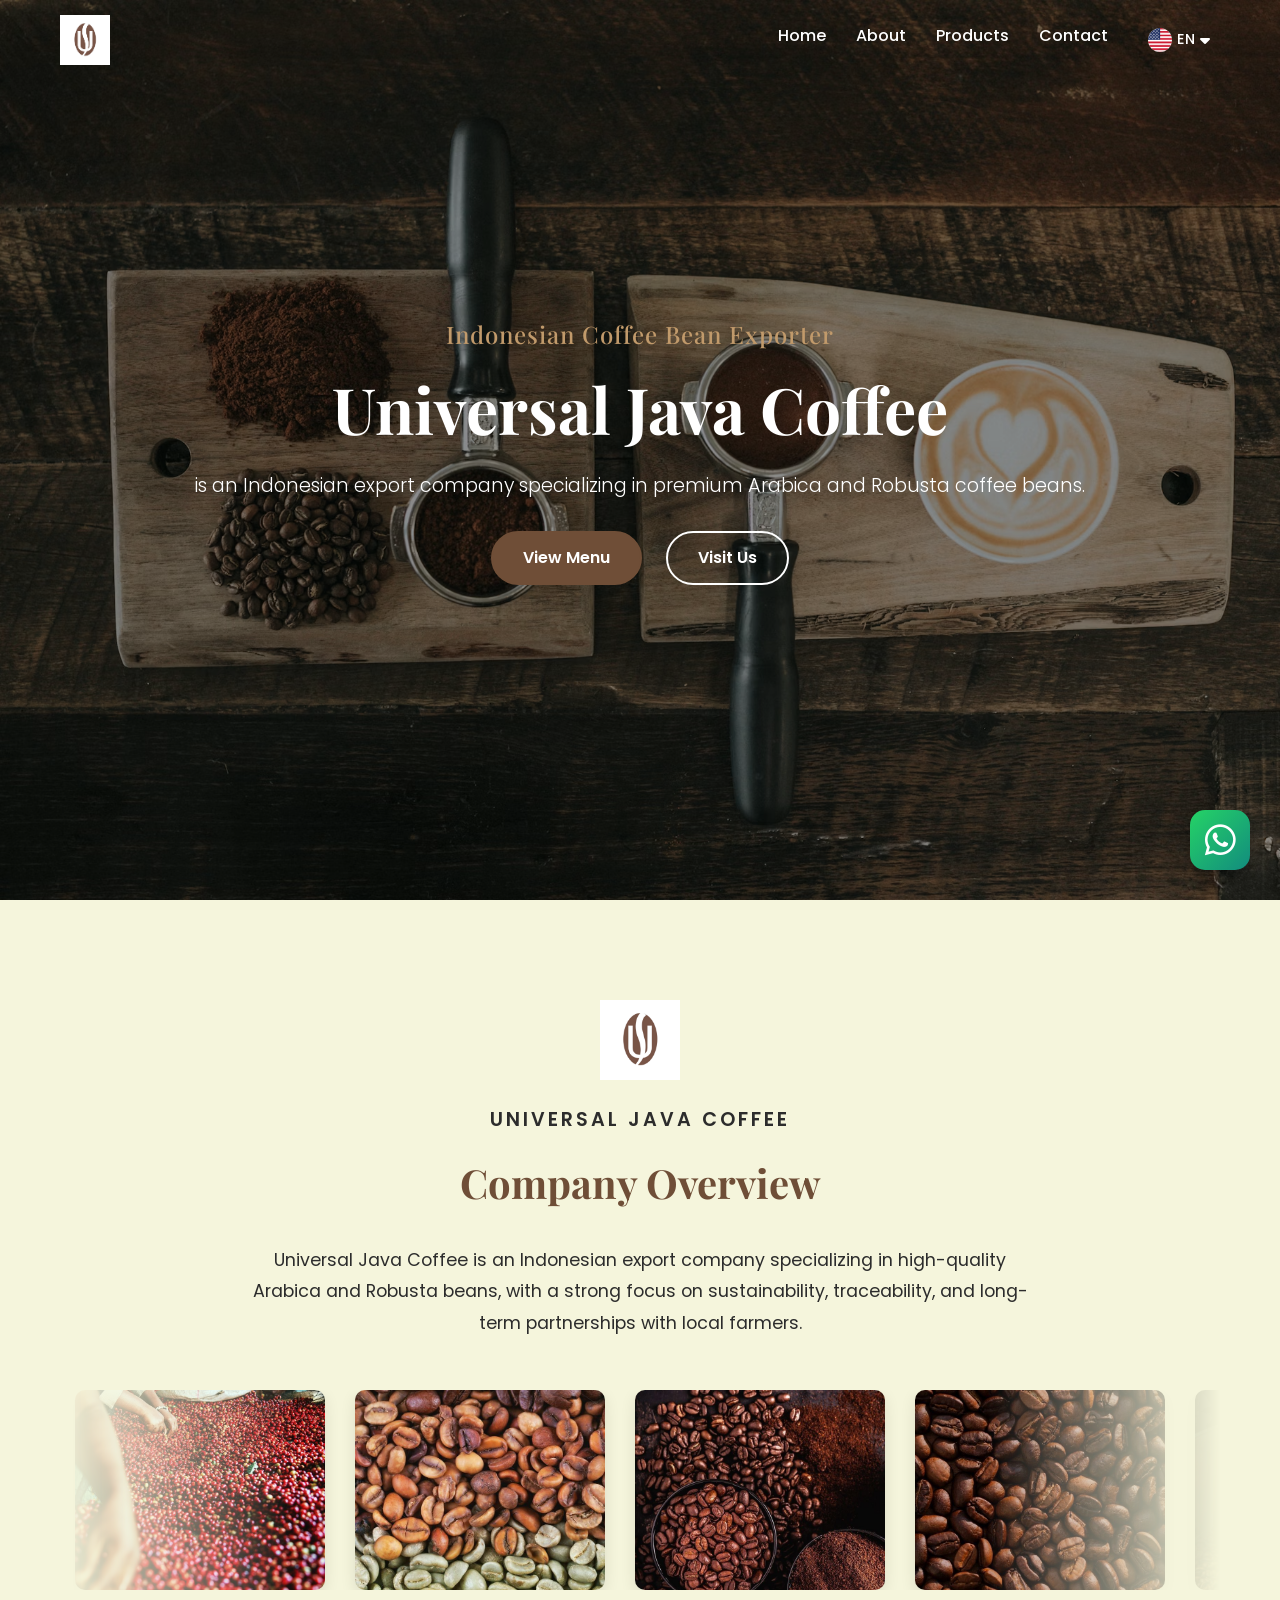
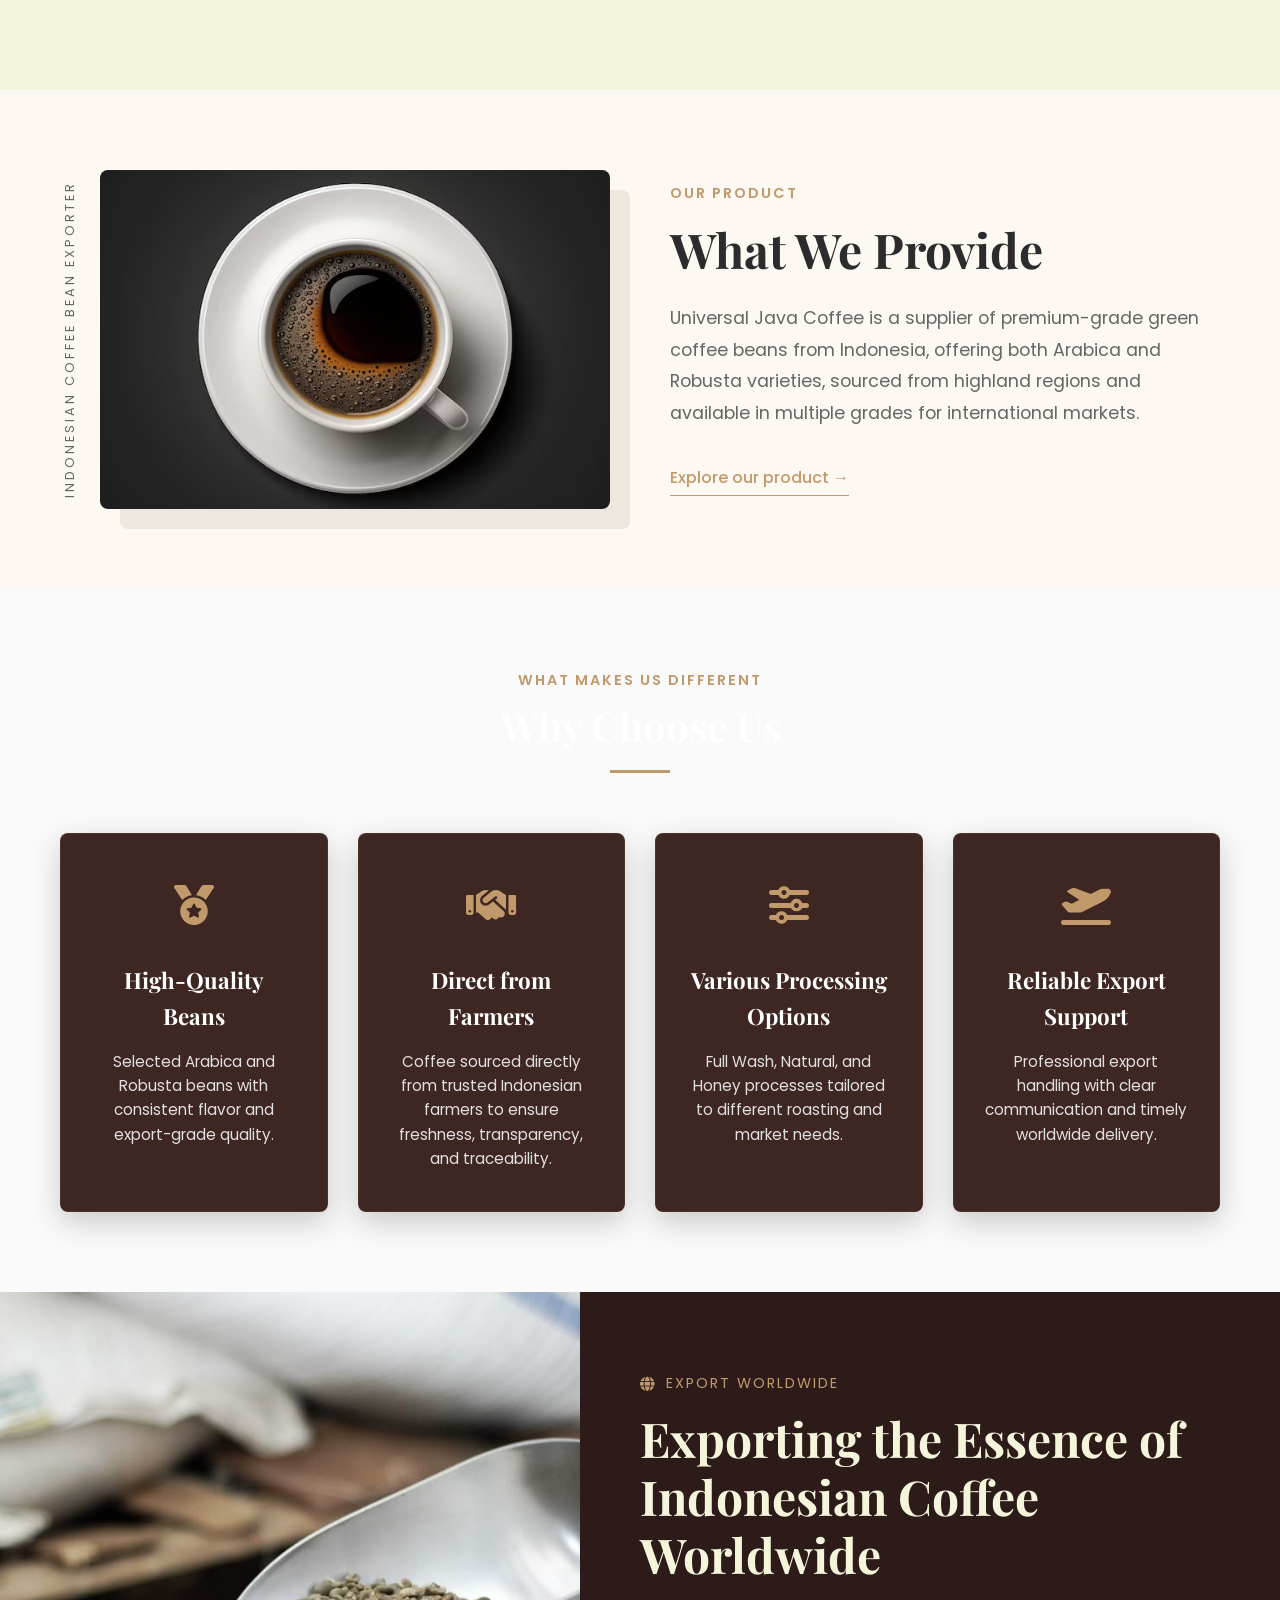
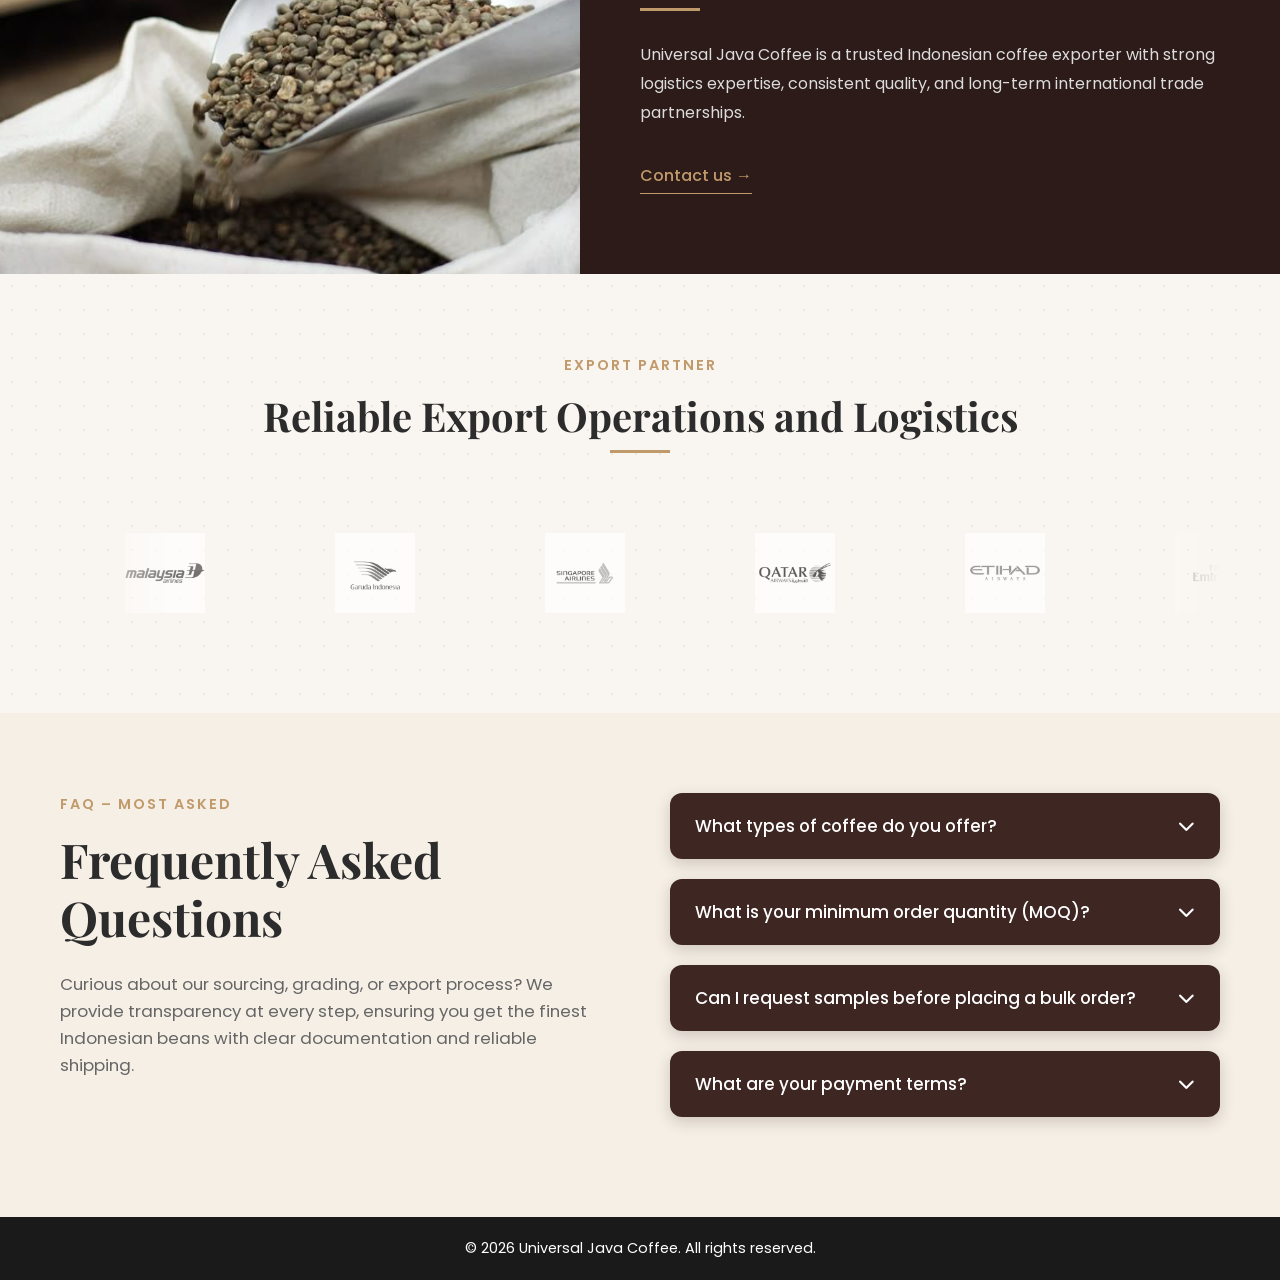
==== commit 9773f530: "Update index.html" ====
--- a/index.html
+++ b/index.html
@@ -99,7 +99,7 @@
         <div class="hero-content container">
             <h3 class="animate-text" data-i18n="hero_pretitle">Indonesian Coffee Bean Exporter</h3>
             <h1 class="animate-text delay-1" data-i18n="hero_title">Universal Java Coffee</h1>
-            <p class="animate-text delay-2" data-i18n="hero_subtitle">is an Indonesian export company specializing in premium Arabica and Robusta coffee beans.</p>
+            <p class="animate-text delay-2" data-i18n="hero_subtitle">We are an Indonesian export company specializing in premium Arabica and Robusta coffee beans.</p>
             <div class="cta-group animate-text delay-4">
                 <a href="products.html" class="btn btn-primary" data-i18n="btn_menu">View Menu</a>
                 <a href="contact.html" class="btn btn-outline" data-i18n="btn_visit">Visit Us</a>
